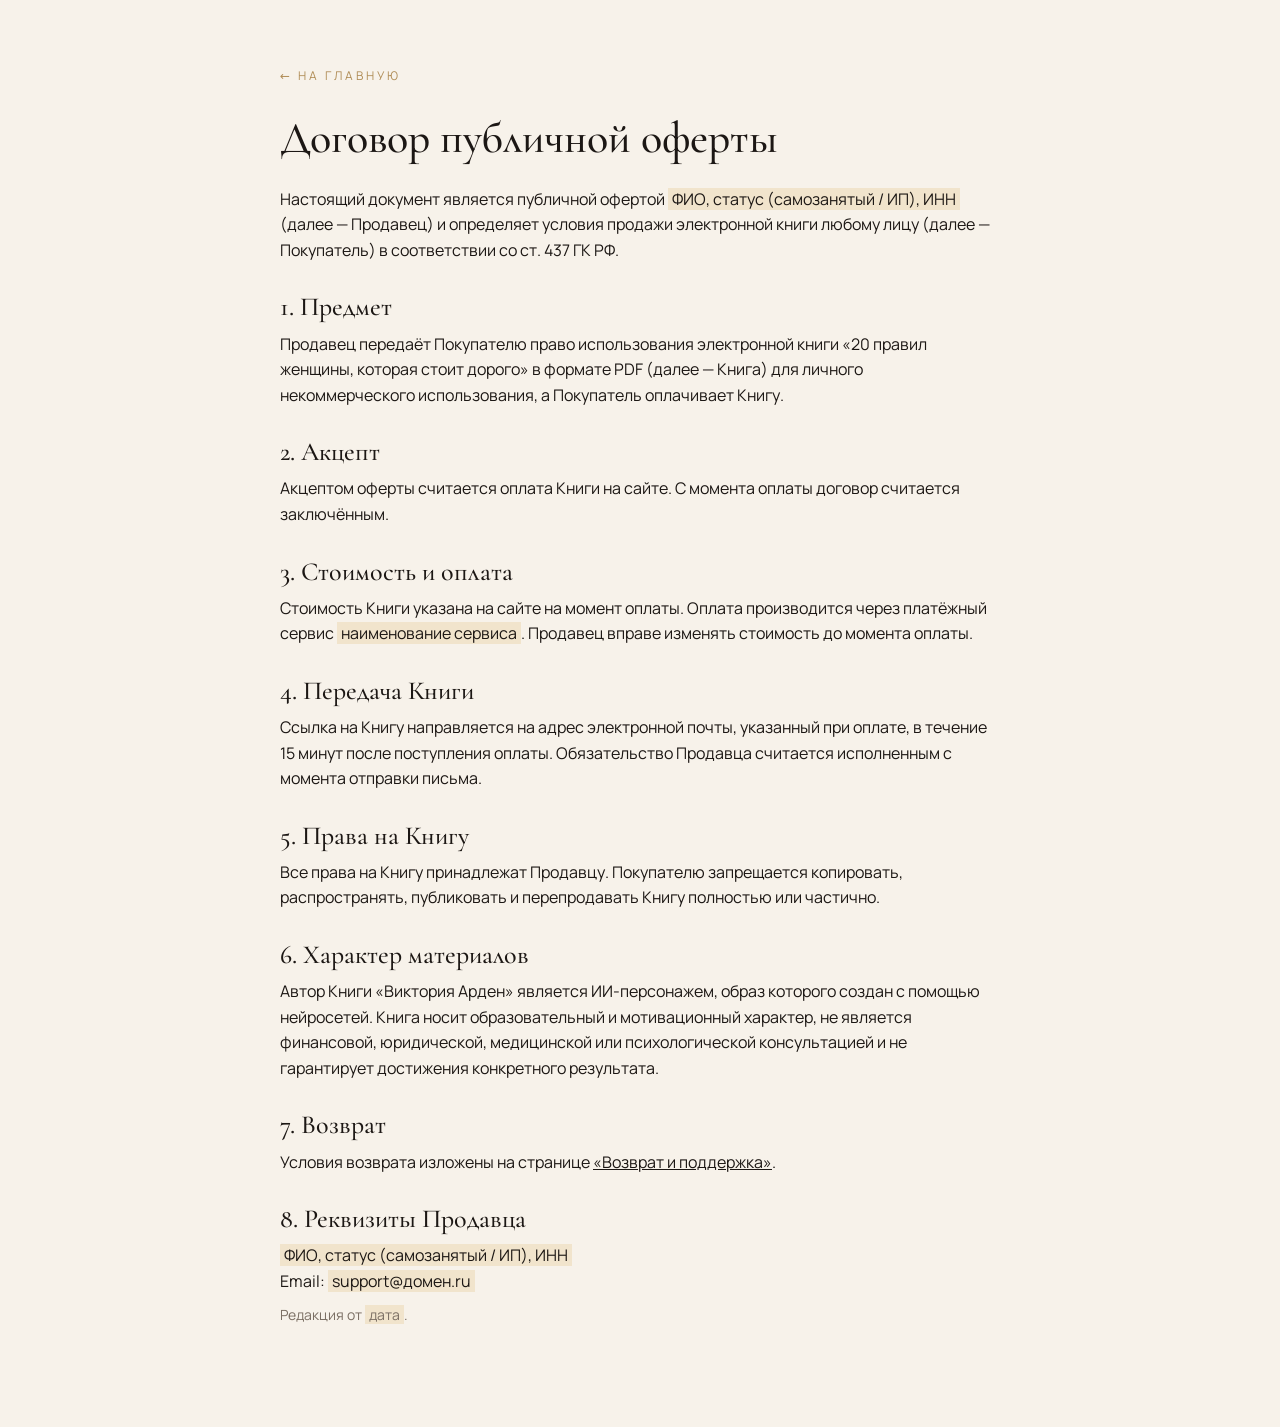
==== oferta.html @ 5f776bad "Victoria Arden site Co-Authored-By: Claude Opus 5.5 (1M context) <noreply@anthropic.com> Claude-Sess" ====
<!doctype html><html lang="ru"><head><meta charset="utf-8"><meta name="viewport" content="width=device-width,initial-scale=1"><title>Договор публичной оферты — Виктория Арден</title><link rel="stylesheet" href="style.css"></head><body><div class="doc"><a class="back" href="index.html">← На главную</a><h1>Договор публичной оферты</h1>
<p>Настоящий документ является публичной офертой <span class="fill">ФИО, статус (самозанятый / ИП), ИНН</span> (далее — Продавец) и определяет условия продажи электронной книги любому лицу (далее — Покупатель) в соответствии со ст. 437 ГК РФ.</p>
<h2>1. Предмет</h2><p>Продавец передаёт Покупателю право использования электронной книги «20 правил женщины, которая стоит дорого» в формате PDF (далее — Книга) для личного некоммерческого использования, а Покупатель оплачивает Книгу.</p>
<h2>2. Акцепт</h2><p>Акцептом оферты считается оплата Книги на сайте. С момента оплаты договор считается заключённым.</p>
<h2>3. Стоимость и оплата</h2><p>Стоимость Книги указана на сайте на момент оплаты. Оплата производится через платёжный сервис <span class="fill">наименование сервиса</span>. Продавец вправе изменять стоимость до момента оплаты.</p>
<h2>4. Передача Книги</h2><p>Ссылка на Книгу направляется на адрес электронной почты, указанный при оплате, в течение 15 минут после поступления оплаты. Обязательство Продавца считается исполненным с момента отправки письма.</p>
<h2>5. Права на Книгу</h2><p>Все права на Книгу принадлежат Продавцу. Покупателю запрещается копировать, распространять, публиковать и перепродавать Книгу полностью или частично.</p>
<h2>6. Характер материалов</h2><p>Автор Книги «Виктория Арден» является ИИ-персонажем, образ которого создан с помощью нейросетей. Книга носит образовательный и мотивационный характер, не является финансовой, юридической, медицинской или психологической консультацией и не гарантирует достижения конкретного результата.</p>
<h2>7. Возврат</h2><p>Условия возврата изложены на странице <a href="refund.html">«Возврат и поддержка»</a>.</p>
<h2>8. Реквизиты Продавца</h2><p><span class="fill">ФИО, статус (самозанятый / ИП), ИНН</span><br>Email: <span class="fill">support@домен.ru</span></p>
<p style="color:var(--muted);font-size:14px">Редакция от <span class="fill">дата</span>.</p></div></body></html>
---- style.css ----
@import url('fonts/fonts.css');
:root{--ink:#1c1714;--paper:#f7f2ea;--card:#fbf7f0;--gold:#b08d57;--gold2:#c9a46b;--muted:#7a6e63;--dark:#16110e;--line:#e2d6c4}
*{box-sizing:border-box;margin:0;padding:0}
html{scroll-behavior:smooth}
body{font-family:'Manrope',system-ui,sans-serif;color:var(--ink);background:var(--paper);font-size:17px;line-height:1.6;-webkit-font-smoothing:antialiased}
.serif{font-family:'Cormorant Garamond',Georgia,serif}
.wrap{max-width:1080px;margin:0 auto;padding:0 20px}
a{color:inherit}
.eyebrow{font-size:12px;letter-spacing:.32em;text-transform:uppercase;color:var(--gold);margin-bottom:18px}
h1,h2,h3{font-family:'Cormorant Garamond',Georgia,serif;font-weight:500;line-height:1.08}
h2{font-size:clamp(34px,5vw,52px);margin-bottom:28px}
.btn{display:inline-block;background:var(--gold);color:#fff;text-decoration:none;font-weight:600;font-size:15px;letter-spacing:.12em;text-transform:uppercase;padding:20px 38px;border-radius:2px;transition:background .2s,transform .2s;border:0;cursor:pointer}
.btn:hover{background:#9a7746;transform:translateY(-1px)}
.btn.ghost{background:transparent;border:1px solid var(--gold);color:var(--gold)}
section{padding:96px 0}
/* header */
.top{position:absolute;top:0;left:0;right:0;z-index:5;padding:22px 0}
.top .wrap{display:flex;justify-content:space-between;align-items:center}
.logo{font-family:'Cormorant Garamond',serif;font-size:22px;letter-spacing:.08em;color:#efe6d8}
.top a.sm{font-size:12px;letter-spacing:.25em;text-transform:uppercase;color:var(--gold2);text-decoration:none}
/* hero */
.hero{background:radial-gradient(120% 100% at 70% 30%,#2a201a 0%,var(--dark) 65%);color:#efe6d8;padding:0;min-height:92vh;display:flex;align-items:center;position:relative;overflow:hidden}
.hero .wrap{display:grid;grid-template-columns:1.1fr .9fr;gap:40px;align-items:center;padding-top:110px;padding-bottom:60px}
.hero h1{font-size:clamp(44px,6.4vw,78px);margin-bottom:24px}
.hero h1 em{color:var(--gold2);font-style:italic}
.hero p.lead{font-size:19px;color:#d6c8b3;max-width:520px;margin-bottom:36px}
.hero .meta{margin-top:22px;font-size:13px;color:#a59683;letter-spacing:.05em}
.portrait{background:linear-gradient(160deg,#3a2c22,#16110e);position:relative;aspect-ratio:9/14;max-height:78vh;border-radius:2px;overflow:hidden;box-shadow:0 30px 80px rgba(0,0,0,.5)}
.portrait img{width:100%;height:100%;object-fit:cover;display:block}
.portrait:after{content:'';position:absolute;inset:12px;border:1px solid rgba(201,164,107,.45);pointer-events:none}
.badge{position:absolute;left:16px;bottom:16px;background:rgba(22,17,14,.78);color:#e8dcc8;font-size:11px;letter-spacing:.2em;text-transform:uppercase;padding:8px 12px;backdrop-filter:blur(4px)}
/* pains */
.pains ul{list-style:none;display:grid;grid-template-columns:1fr 1fr;gap:18px 40px;margin-top:10px}
.pains li{padding:22px 0 22px 44px;border-top:1px solid var(--line);position:relative;font-size:17px}
.pains li:before{content:'—';position:absolute;left:0;top:22px;color:var(--gold);font-weight:600}
.pains .after{margin-top:50px;font-family:'Cormorant Garamond',serif;font-style:italic;font-size:clamp(24px,3vw,32px);line-height:1.3;max-width:760px}
/* book */
.book{background:var(--card)}
.book .wrap{display:grid;grid-template-columns:.85fr 1.15fr;gap:70px;align-items:center}
.mock{aspect-ratio:148/210;background:radial-gradient(120% 90% at 50% 20%,#2a201a 0%,var(--dark) 70%);color:#efe6d8;position:relative;display:flex;flex-direction:column;justify-content:center;align-items:center;text-align:center;padding:30px;box-shadow:24px 30px 60px rgba(28,23,20,.28);transform:perspective(1200px) rotateY(-8deg)}
.mock:before{content:'';position:absolute;inset:14px;border:1px solid rgba(176,141,87,.6)}
.mock .n{font-family:'Cormorant Garamond',serif;font-size:96px;line-height:.9;color:var(--gold);font-variant-numeric:lining-nums}
.mock .t{font-family:'Cormorant Garamond',serif;font-size:26px;line-height:1.1;margin-top:10px}
.mock .a{position:absolute;bottom:34px;font-size:11px;letter-spacing:.4em;text-transform:uppercase}
.parts{counter-reset:p}
.parts>div{display:grid;grid-template-columns:56px 1fr;gap:10px;padding:18px 0;border-top:1px solid var(--line)}
.parts b{font-family:'Cormorant Garamond',serif;font-size:28px;color:var(--gold);font-weight:500;line-height:1}
.parts h3{font-size:24px;margin-bottom:4px}
.parts p{font-size:15px;color:#4a3f37}
/* what you get */
.get .grid{display:grid;grid-template-columns:repeat(3,1fr);gap:30px}
.get .grid div{border-top:1px solid var(--gold);padding-top:20px}
.get h3{font-size:26px;margin-bottom:8px}
.get p{font-size:15px;color:#4a3f37}
/* author */
.author{background:var(--dark);color:#efe6d8}
.author .wrap{display:grid;grid-template-columns:.8fr 1.2fr;gap:60px;align-items:center}
.author p{color:#d6c8b3;margin-bottom:16px}
.author .note{font-size:13px;color:#a59683;border-left:2px solid var(--gold);padding-left:14px;margin-top:22px}
/* price */
.price{text-align:center}
.price .card{max-width:560px;margin:0 auto;background:var(--card);border:1px solid var(--gold);padding:54px 40px;position:relative}
.price .sum{font-family:'Cormorant Garamond',serif;font-size:76px;line-height:1;margin:14px 0 6px;font-variant-numeric:lining-nums}
.price .sum small{font-size:32px}
.price .old{font-family:'Cormorant Garamond',serif;font-size:30px;color:var(--muted);text-decoration:line-through;text-decoration-color:var(--gold);margin-top:14px}
.price .old+.sum{margin-top:0}
.price .promo{display:inline-block;margin:6px 0 14px;font-size:14px;letter-spacing:.04em;color:var(--gold);border:1px solid var(--gold);padding:8px 14px}
.price .timer{display:block;font-weight:600;font-size:15px;color:var(--ink);font-variant-numeric:tabular-nums;margin-top:2px}
.price .timer:empty{display:none}
.price ul{list-style:none;margin:26px 0 34px;text-align:left;display:inline-block}
.price li{padding:6px 0 6px 28px;position:relative;font-size:16px}
.price li:before{content:'✓';position:absolute;left:0;color:var(--gold);font-weight:700}
.price .pay{margin-top:18px;font-size:13px;color:var(--muted)}
/* faq */
.faq details{border-top:1px solid var(--line);padding:22px 0}
.faq details:last-child{border-bottom:1px solid var(--line)}
.faq summary{cursor:pointer;font-family:'Cormorant Garamond',serif;font-size:24px;list-style:none;display:flex;justify-content:space-between;gap:20px}
.faq summary:after{content:'+';color:var(--gold);font-family:'Manrope';font-size:24px}
.faq details[open] summary:after{content:'–'}
.faq details p{margin-top:12px;color:#4a3f37;max-width:760px}
/* footer */
footer{background:var(--dark);color:#a59683;font-size:13px;padding:50px 0}
footer .wrap{display:flex;flex-wrap:wrap;gap:20px 40px;justify-content:space-between}
footer nav{display:flex;flex-wrap:wrap;gap:12px 26px}
footer a{color:#d6c8b3;text-decoration:none}
footer .disc{flex-basis:100%;font-size:12px;line-height:1.6;color:#7f7264;border-top:1px solid #2c241f;padding-top:20px}
/* doc pages */
.doc{max-width:760px;margin:0 auto;padding:60px 20px 90px}
.doc h1{font-size:44px;margin-bottom:24px}
.doc h2{font-size:26px;margin:30px 0 10px}
.doc p,.doc li{margin-bottom:10px;font-size:16px}
.doc ul{padding-left:20px}
.doc .fill{background:#f1e4cc;padding:0 4px}
.back{display:inline-block;margin-bottom:30px;font-size:12px;letter-spacing:.25em;text-transform:uppercase;color:var(--gold);text-decoration:none}
@media (max-width:820px){
  section{padding:70px 0}
  .hero .wrap,.book .wrap,.author .wrap{grid-template-columns:1fr;gap:40px}
  .hero .wrap{padding-top:90px}
  .portrait{max-height:none;max-width:420px}
  .pains ul,.get .grid{grid-template-columns:1fr}
  .mock{max-width:300px;margin:0 auto;transform:none}
  .price .card{padding:40px 22px}
}
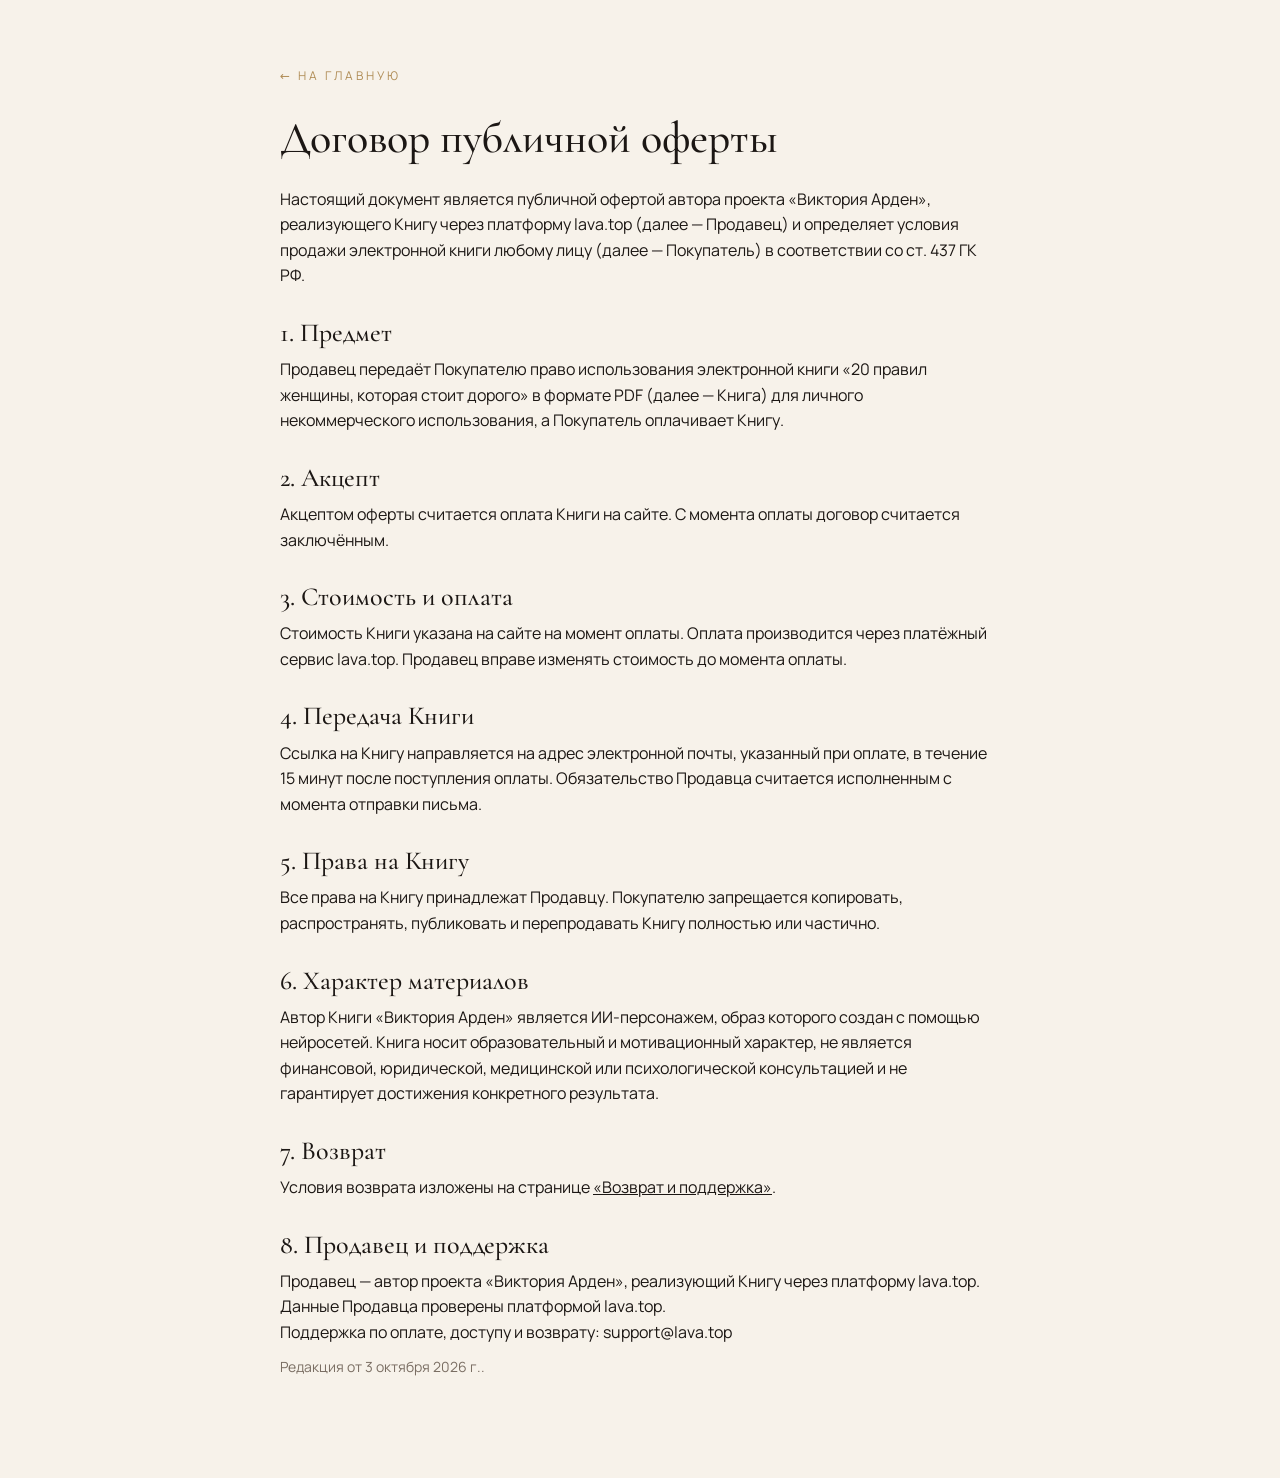
==== commit 84c7f682: "Show legal documents with lava.top support Co-Authored-By: Claude Opus 5.5 (1M context) <noreply@ant" ====
--- a/oferta.html
+++ b/oferta.html
@@ -1,11 +1,11 @@
 <!doctype html><html lang="ru"><head><meta charset="utf-8"><meta name="viewport" content="width=device-width,initial-scale=1"><title>Договор публичной оферты — Виктория Арден</title><link rel="stylesheet" href="style.css"></head><body><div class="doc"><a class="back" href="index.html">← На главную</a><h1>Договор публичной оферты</h1>
-<p>Настоящий документ является публичной офертой <span class="fill">ФИО, статус (самозанятый / ИП), ИНН</span> (далее — Продавец) и определяет условия продажи электронной книги любому лицу (далее — Покупатель) в соответствии со ст. 437 ГК РФ.</p>
+<p>Настоящий документ является публичной офертой автора проекта «Виктория Арден», реализующего Книгу через платформу lava.top (далее — Продавец) и определяет условия продажи электронной книги любому лицу (далее — Покупатель) в соответствии со ст. 437 ГК РФ.</p>
 <h2>1. Предмет</h2><p>Продавец передаёт Покупателю право использования электронной книги «20 правил женщины, которая стоит дорого» в формате PDF (далее — Книга) для личного некоммерческого использования, а Покупатель оплачивает Книгу.</p>
 <h2>2. Акцепт</h2><p>Акцептом оферты считается оплата Книги на сайте. С момента оплаты договор считается заключённым.</p>
-<h2>3. Стоимость и оплата</h2><p>Стоимость Книги указана на сайте на момент оплаты. Оплата производится через платёжный сервис <span class="fill">наименование сервиса</span>. Продавец вправе изменять стоимость до момента оплаты.</p>
+<h2>3. Стоимость и оплата</h2><p>Стоимость Книги указана на сайте на момент оплаты. Оплата производится через платёжный сервис lava.top. Продавец вправе изменять стоимость до момента оплаты.</p>
 <h2>4. Передача Книги</h2><p>Ссылка на Книгу направляется на адрес электронной почты, указанный при оплате, в течение 15 минут после поступления оплаты. Обязательство Продавца считается исполненным с момента отправки письма.</p>
 <h2>5. Права на Книгу</h2><p>Все права на Книгу принадлежат Продавцу. Покупателю запрещается копировать, распространять, публиковать и перепродавать Книгу полностью или частично.</p>
 <h2>6. Характер материалов</h2><p>Автор Книги «Виктория Арден» является ИИ-персонажем, образ которого создан с помощью нейросетей. Книга носит образовательный и мотивационный характер, не является финансовой, юридической, медицинской или психологической консультацией и не гарантирует достижения конкретного результата.</p>
 <h2>7. Возврат</h2><p>Условия возврата изложены на странице <a href="refund.html">«Возврат и поддержка»</a>.</p>
-<h2>8. Реквизиты Продавца</h2><p><span class="fill">ФИО, статус (самозанятый / ИП), ИНН</span><br>Email: <span class="fill">support@домен.ru</span></p>
-<p style="color:var(--muted);font-size:14px">Редакция от <span class="fill">дата</span>.</p></div></body></html>+<h2>8. Продавец и поддержка</h2><p>Продавец — автор проекта «Виктория Арден», реализующий Книгу через платформу lava.top. Данные Продавца проверены платформой lava.top.<br>Поддержка по оплате, доступу и возврату: support@lava.top</p>
+<p style="color:var(--muted);font-size:14px">Редакция от 3 октября 2026 г..</p></div></body></html>
--- a/style.css
+++ b/style.css
@@ -78,6 +78,11 @@
 .faq summary:after{content:'+';color:var(--gold);font-family:'Manrope';font-size:24px}
 .faq details[open] summary:after{content:'–'}
 .faq details p{margin-top:12px;color:#4a3f37;max-width:760px}
+/* final cta */
+.final{background:#2a1d18;color:#efe6d8;text-align:center;padding:90px 0}
+.final p{font-size:clamp(26px,3.4vw,38px);line-height:1.3;max-width:760px;margin:0 auto 18px;font-style:italic}
+.final .sig{font-size:12px;letter-spacing:.3em;text-transform:uppercase;color:var(--gold2);margin-bottom:34px}
+.final .fmeta{margin-top:14px;font-size:13px;color:#a59683;letter-spacing:.05em}
 /* footer */
 footer{background:var(--dark);color:#a59683;font-size:13px;padding:50px 0}
 footer .wrap{display:flex;flex-wrap:wrap;gap:20px 40px;justify-content:space-between}
@@ -92,6 +97,43 @@
 .doc ul{padding-left:20px}
 .doc .fill{background:#f1e4cc;padding:0 4px}
 .back{display:inline-block;margin-bottom:30px;font-size:12px;letter-spacing:.25em;text-transform:uppercase;color:var(--gold);text-decoration:none}
+/* excerpt */
+.excerpt{background:var(--paper)}
+.excerpt h2{max-width:760px;font-variant-numeric:lining-nums}
+.excerpt .page{max-width:760px;background:#fffdf9;border:1px solid var(--line);padding:38px 40px;margin-bottom:34px;box-shadow:0 20px 50px rgba(28,23,20,.08)}
+.excerpt .page p{margin-bottom:14px;color:#3b302a}
+.excerpt .phrase{border-left:2px solid var(--gold);padding:6px 0 6px 18px;margin:22px 0;font-family:'Cormorant Garamond',serif;font-size:24px;line-height:1.3}
+.excerpt .phrase span{display:block;font-family:'Manrope',sans-serif;font-size:11px;letter-spacing:.25em;text-transform:uppercase;color:var(--gold);margin-bottom:6px}
+.excerpt .practice{font-size:15px;color:#4a3f37}
+.excerpt .more{margin-top:22px;padding-top:18px;border-top:1px solid var(--line);font-size:14px;color:var(--muted)}
+/* results */
+.results{background:var(--card)}
+.results .grid4{display:grid;grid-template-columns:repeat(4,1fr);gap:28px;margin-bottom:60px}
+.results .grid4 b{display:block;font-family:'Cormorant Garamond',serif;font-size:40px;font-weight:500;color:var(--gold);line-height:1;margin-bottom:10px}
+.results .grid4 p{font-size:16px}
+.results .fit{display:grid;grid-template-columns:1fr 1fr;gap:30px}
+.results .fit>div{border:1px solid var(--gold);padding:30px}
+.results .fit .no{border-color:var(--line)}
+.results .fit h3{font-size:26px;margin-bottom:12px}
+.results .fit ul{list-style:none}
+.results .fit li{padding:6px 0 6px 26px;position:relative;font-size:15px}
+.results .fit li:before{content:'✓';position:absolute;left:0;color:var(--gold);font-weight:700}
+.results .fit .no li:before{content:'×';color:var(--muted)}
+.author .quote{font-family:'Cormorant Garamond',serif;font-style:italic;font-size:clamp(24px,3vw,30px);line-height:1.3;color:var(--gold2);border-left:2px solid var(--gold);padding-left:20px;margin-top:26px}
+/* sticky bar (mobile) */
+.stickybar{display:none}
+@media (max-width:820px){
+  .stickybar{display:flex;position:fixed;left:12px;right:12px;bottom:12px;z-index:20;justify-content:space-between;align-items:center;gap:12px;background:var(--dark);color:#efe6d8;text-decoration:none;padding:12px 12px 12px 18px;border:1px solid rgba(201,164,107,.5);box-shadow:0 12px 30px rgba(0,0,0,.35);transform:translateY(140%);transition:transform .3s}
+  .stickybar.on{transform:none}
+  body{padding-bottom:84px}
+  footer{margin-bottom:-84px;padding-bottom:134px}
+  .stickybar b{color:var(--gold2)}
+  .stickybar s{color:#7f7264;font-size:13px;margin-left:4px}
+  .stickybar em{font-style:normal;background:var(--gold);color:#fff;font-size:12px;font-weight:600;letter-spacing:.12em;text-transform:uppercase;padding:12px 16px}
+  .results .grid4{grid-template-columns:1fr 1fr}
+  .results .fit{grid-template-columns:1fr}
+  .excerpt .page{padding:26px 22px}
+}
 @media (max-width:820px){
   section{padding:70px 0}
   .hero .wrap,.book .wrap,.author .wrap{grid-template-columns:1fr;gap:40px}
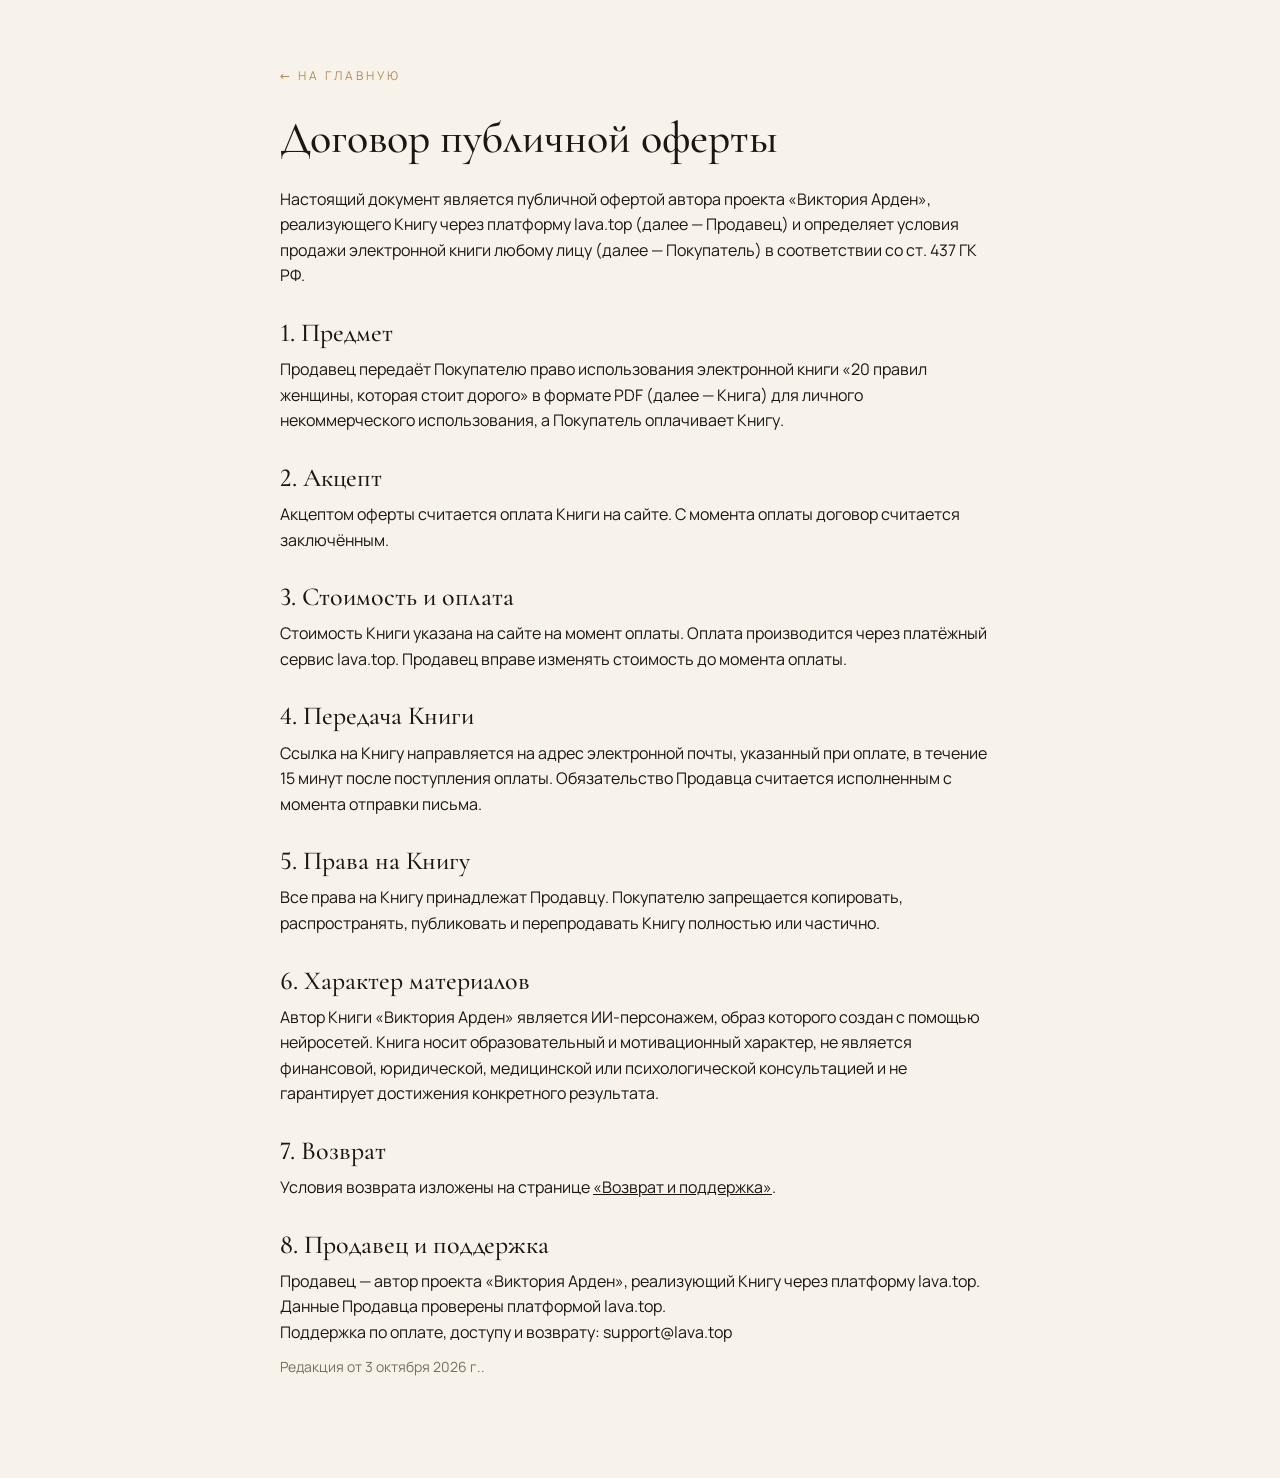
==== commit 13c4cf22: "Обновить лендинг: блок практикума, ценность в блоке цены, новые призывы Co-Authored-By: Claude Opus " ====
--- a/oferta.html
+++ b/oferta.html
@@ -1,4 +1,4 @@
-<!doctype html><html lang="ru"><head><meta charset="utf-8"><meta name="viewport" content="width=device-width,initial-scale=1"><title>Договор публичной оферты — Виктория Арден</title><link rel="stylesheet" href="style.css"></head><body><div class="doc"><a class="back" href="index.html">← На главную</a><h1>Договор публичной оферты</h1>
+<!doctype html><html lang="ru"><head><meta charset="utf-8"><meta name="viewport" content="width=device-width,initial-scale=1"><title>Договор публичной оферты — Виктория Арден</title><link rel="stylesheet" href="style.css?v=1790990797"></head><body><div class="doc"><a class="back" href="index.html">← На главную</a><h1>Договор публичной оферты</h1>
 <p>Настоящий документ является публичной офертой автора проекта «Виктория Арден», реализующего Книгу через платформу lava.top (далее — Продавец) и определяет условия продажи электронной книги любому лицу (далее — Покупатель) в соответствии со ст. 437 ГК РФ.</p>
 <h2>1. Предмет</h2><p>Продавец передаёт Покупателю право использования электронной книги «20 правил женщины, которая стоит дорого» в формате PDF (далее — Книга) для личного некоммерческого использования, а Покупатель оплачивает Книгу.</p>
 <h2>2. Акцепт</h2><p>Акцептом оферты считается оплата Книги на сайте. С момента оплаты договор считается заключённым.</p>
--- a/style.css
+++ b/style.css
@@ -143,3 +143,136 @@
   .mock{max-width:300px;margin:0 auto;transform:none}
   .price .card{padding:40px 22px}
 }
+
+/* ===== Практикум на 21 день ===== */
+.pr{background:radial-gradient(120% 80% at 80% 0%,#2a201a 0%,var(--dark) 60%);color:#efe6d8;overflow:hidden}
+.pr-head{max-width:720px}
+.pr h2{color:#efe6d8;font-variant-numeric:lining-nums}
+.pr h2 em{color:var(--gold2)}
+.pr-lead{color:#d6c8b3;font-size:17px;margin:-8px 0 34px}
+.pr-list{list-style:none;display:grid;gap:0;margin-bottom:44px}
+.pr-list li{display:grid;grid-template-columns:44px 1fr;gap:6px;padding:14px 0;border-top:1px solid rgba(201,164,107,.22)}
+.pr-list li:last-child{border-bottom:1px solid rgba(201,164,107,.22)}
+.pr-list b{font-family:'Cormorant Garamond',serif;font-weight:500;font-size:24px;color:var(--gold2);line-height:1.1;font-variant-numeric:lining-nums}
+.pr-list span{font-size:14px;color:#a59683;line-height:1.45}
+.pr-list strong{display:block;font-family:'Cormorant Garamond',serif;font-weight:500;font-size:22px;color:#efe6d8;line-height:1.15;margin-bottom:2px;font-variant-numeric:lining-nums}
+.pr-peek-label{display:flex;justify-content:space-between;align-items:baseline;font-size:12px;letter-spacing:.28em;text-transform:uppercase;color:var(--gold2);margin-bottom:16px}
+.pr-swipe{letter-spacing:.1em;color:#a59683;text-transform:none;font-size:13px}
+/* карусель листов: мобильный — свайп, десктоп — сетка 2×2 */
+.pr-rail{display:flex;gap:14px;overflow-x:auto;scroll-snap-type:x mandatory;-webkit-overflow-scrolling:touch;margin:0 -20px;padding:6px 20px 26px;scrollbar-width:none;outline:none}
+.pr-rail::-webkit-scrollbar{display:none}
+.pr-sheet{flex:0 0 78%;max-width:300px;scroll-snap-align:center;aspect-ratio:148/210;background:#fffdf9;color:var(--ink);padding:22px 20px 34px;position:relative;box-shadow:0 18px 40px rgba(0,0,0,.45);overflow:hidden;display:flex;flex-direction:column}
+.pr-sheet:before{content:'';position:absolute;inset:8px;border:1px solid var(--line);pointer-events:none}
+.pr-sheet figcaption{position:absolute;left:0;right:0;bottom:14px;text-align:center;font-size:9px;letter-spacing:.3em;text-transform:uppercase;color:var(--muted)}
+.pr-kicker{font-size:9px;letter-spacing:.28em;text-transform:uppercase;color:var(--gold);margin-bottom:6px}
+.pr-title{font-family:'Cormorant Garamond',serif;font-size:26px;line-height:1.05;margin-bottom:14px;font-variant-numeric:lining-nums}
+/* план с галочками */
+.pr-days{list-style:none}
+.pr-days li{position:relative;padding:8px 0 8px 26px;border-top:1px solid #e8dccb;font-size:12px;line-height:1.4;color:#3b302a}
+.pr-days b{display:block;font-size:9px;letter-spacing:.22em;text-transform:uppercase;color:var(--gold);font-weight:600}
+.pr-days i{position:absolute;left:0;top:11px;width:15px;height:15px;border:1px solid var(--gold2)}
+.pr-days .done i{background:var(--gold)}
+.pr-days .done i:after{content:'';position:absolute;left:4px;top:1px;width:4px;height:8px;border:solid #fff;border-width:0 2px 2px 0;transform:rotate(45deg)}
+.pr-days .done{color:var(--muted)}
+/* сценарий */
+.pr-row{display:grid;grid-template-columns:62px 1fr;gap:8px;padding:9px 0;border-top:1px solid #e8dccb;font-size:12px;line-height:1.4;color:#3b302a}
+.pr-row b{font-size:8.5px;letter-spacing:.18em;text-transform:uppercase;color:var(--gold);font-weight:600;padding-top:2px}
+.pr-row span{font-family:'Cormorant Garamond',serif;font-size:16px;line-height:1.2}
+.pr-no b{color:var(--muted)}
+.pr-no span{text-decoration:line-through;text-decoration-color:rgba(176,141,87,.6);color:var(--muted)}
+/* трекер */
+.pr-trk{width:100%;border-collapse:collapse;font-size:10px;font-variant-numeric:lining-nums}
+.pr-trk th{font-size:7.5px;letter-spacing:.1em;text-transform:uppercase;color:var(--gold);font-weight:600;padding:0 2px 6px;border-bottom:1px solid var(--gold);line-height:1.3}
+.pr-trk td{text-align:center;height:30px;border-bottom:1px solid #e8dccb}
+.pr-trk td:first-child{text-align:left;color:var(--muted);white-space:nowrap}
+.pr-trk i{display:inline-block;width:14px;height:14px;border:1px solid var(--gold2);vertical-align:middle}
+.pr-trk i.on{background:var(--gold);box-shadow:inset 0 0 0 3px #fffdf9}
+/* денежный разбор */
+.pr-field{font-size:12px;color:#3b302a;margin-bottom:14px;line-height:1.35}
+.pr-field i{display:block;height:20px;border-bottom:1px solid #d9c9b2}
+/* «дальше — в книге»: нижний край листа уходит в туман */
+.pr-sheet:after{content:'';position:absolute;left:0;right:0;bottom:0;height:34%;background:linear-gradient(to bottom,rgba(255,253,249,0),#fffdf9 80%);pointer-events:none}
+.pr-sheet figcaption{z-index:1}
+.pr-dots{display:flex;justify-content:center;gap:8px;margin:-8px 0 36px}
+.pr-dots i{width:6px;height:6px;border-radius:50%;background:rgba(201,164,107,.3);transition:background .2s,width .2s}
+.pr-dots i.on{background:var(--gold2);width:18px;border-radius:3px}
+.pr-weeks{display:grid;grid-template-columns:repeat(3,1fr);border:1px solid rgba(201,164,107,.35);margin-bottom:36px}
+.pr-weeks div{padding:14px 10px;text-align:center}
+.pr-weeks div+div{border-left:1px solid rgba(201,164,107,.35)}
+.pr-weeks b{display:block;font-size:10px;letter-spacing:.2em;text-transform:uppercase;color:#a59683;font-weight:600}
+.pr-weeks span{font-family:'Cormorant Garamond',serif;font-size:22px;color:var(--gold2)}
+.pr-cta .btn{width:100%;text-align:center}
+.pr-note{margin-top:12px;font-size:13px;color:#a59683;text-align:center}
+@media (min-width:821px){
+  .pr .wrap{display:grid;grid-template-columns:1fr 1.15fr;gap:0 64px;align-items:start}
+  .pr-head,.pr-list,.pr-weeks,.pr-cta{grid-column:1}
+  .pr-peek-label,.pr-dots{display:none}
+  .pr-rail{grid-column:2;grid-row:1/span 4;display:grid;grid-template-columns:1fr 1fr;gap:26px 22px;margin:0;padding:10px 0 0;overflow:visible}
+  .pr-sheet{max-width:none;transition:transform .3s,box-shadow .3s}
+  .pr-sheet:nth-child(odd){transform:rotate(-1.5deg)}
+  .pr-sheet:nth-child(even){transform:rotate(1.5deg)}
+  .pr-sheet:hover{transform:rotate(0) translateY(-4px);box-shadow:0 26px 50px rgba(0,0,0,.55)}
+  .pr-cta .btn{width:auto}
+  .pr-note{text-align:left}
+}
+
+/* ===== Стек ценности в карточке цены ===== */
+.pv{text-align:left;margin:26px 0 30px;border-top:1px solid var(--gold)}
+.pv-h{font-size:11px;letter-spacing:.28em;text-transform:uppercase;color:var(--gold);padding:16px 0 4px}
+.pv-item{display:grid;grid-template-columns:42px 1fr;gap:10px;padding:14px 0;border-bottom:1px solid var(--line)}
+.pv-item>b{font-family:'Cormorant Garamond',serif;font-weight:500;font-size:22px;line-height:1.1;color:var(--gold);font-variant-numeric:lining-nums}
+.pv-item strong{display:block;font-family:'Cormorant Garamond',serif;font-weight:600;font-size:21px;line-height:1.15;margin-bottom:2px;font-variant-numeric:lining-nums}
+.pv-item span{font-size:14px;color:var(--muted);line-height:1.45}
+.pv-hl{background:var(--dark);color:#efe6d8;margin:6px -14px;padding:18px 14px;border:0;box-shadow:0 14px 30px rgba(22,17,14,.25)}
+.pv-hl>b{color:var(--gold2)}
+.pv-tag{display:inline-block;font-style:normal;font-size:10px;letter-spacing:.22em;text-transform:uppercase;color:var(--dark);background:var(--gold2);padding:3px 8px;margin-bottom:8px}
+.pv-sub{margin-top:8px;display:flex;flex-wrap:wrap;gap:6px}
+.pv-sub span{font-size:13px;padding:5px 10px;border:1px solid rgba(201,164,107,.45);color:#e8dcc8;line-height:1.2}
+.pv-foot{font-size:13px;color:var(--muted);padding-top:14px;text-align:center}
+@media (min-width:821px){.pv-hl{margin:6px -24px;padding:20px 24px}}
+
+/* ===== Мелкие правки ===== */
+:root{--gold-ink:#8a6a3c}
+h1,h2,h3,.serif,.price .old,.price .sum,.stickybar{font-variant-numeric:lining-nums}
+.pains .eyebrow,.excerpt .eyebrow,.book .eyebrow,.results .eyebrow,.faq .eyebrow,.price .eyebrow,.excerpt .phrase span{color:var(--gold-ink)}
+.btn{background:#9a7746}
+.btn:hover{background:#87683c}
+.price .promo{color:var(--gold-ink);border-color:var(--gold)}
+.stickybar s{color:#a59683}
+footer .disc{color:#958775}
+.price h2{font-size:clamp(28px,7vw,36px)!important}
+@media (max-width:820px){
+  section{padding:60px 0}
+  h2{font-size:clamp(30px,8.4vw,40px);margin-bottom:22px}
+  .hero{min-height:auto}
+  .hero .wrap{padding-top:84px;padding-bottom:40px;gap:28px}
+  .portrait{aspect-ratio:4/5;max-height:60vh;width:100%}
+  .hero p.lead{font-size:17px;margin-bottom:26px}
+  .btn{display:block;width:100%;text-align:center;padding:19px 20px;font-size:14px}
+  .pains li{padding:13px 0 13px 30px;font-size:16px;line-height:1.5}
+  .pains li:before{top:13px}
+  .pains ul{gap:0}
+  .pains .after{margin-top:30px}
+  .mock{max-width:210px;padding:20px}
+  .mock .n{font-size:72px}
+  .mock .t{font-size:20px}
+  .book .wrap{gap:28px}
+  .parts>div{grid-template-columns:40px 1fr;padding:14px 0}
+  .parts h3{font-size:22px}
+  .results .grid4{grid-template-columns:1fr;gap:0;margin-bottom:40px}
+  .results .grid4>div{display:grid;grid-template-columns:48px 1fr;padding:14px 0;border-top:1px solid var(--line)}
+  .results .grid4 b{font-size:30px;margin:0}
+  .results .fit>div{padding:22px 20px}
+  .faq summary{font-size:21px;line-height:1.25;padding:4px 0}
+  .faq details{padding:16px 0}
+  .final{padding:64px 0}
+}
+
+/* hero bullets, extra CTAs */
+.hero-pts{list-style:none;margin:-14px 0 30px;color:#d6c8b3;font-size:15px}
+.hero-pts li{padding:5px 0 5px 24px;position:relative}
+.hero-pts li:before{content:'';position:absolute;left:0;top:14px;width:12px;height:1px;background:var(--gold2)}
+.sec-cta{margin-top:34px}
+.book-sub{margin:-12px 0 20px;color:#4a3f37;font-size:16px}
+.pr-math{border-left:2px solid var(--gold2);padding:6px 0 6px 18px;margin:0 0 30px;font-family:'Cormorant Garamond',serif;font-style:italic;font-size:21px;line-height:1.35;color:#e8dcc8}
+@media (min-width:821px){.pr-math{grid-column:1}}
